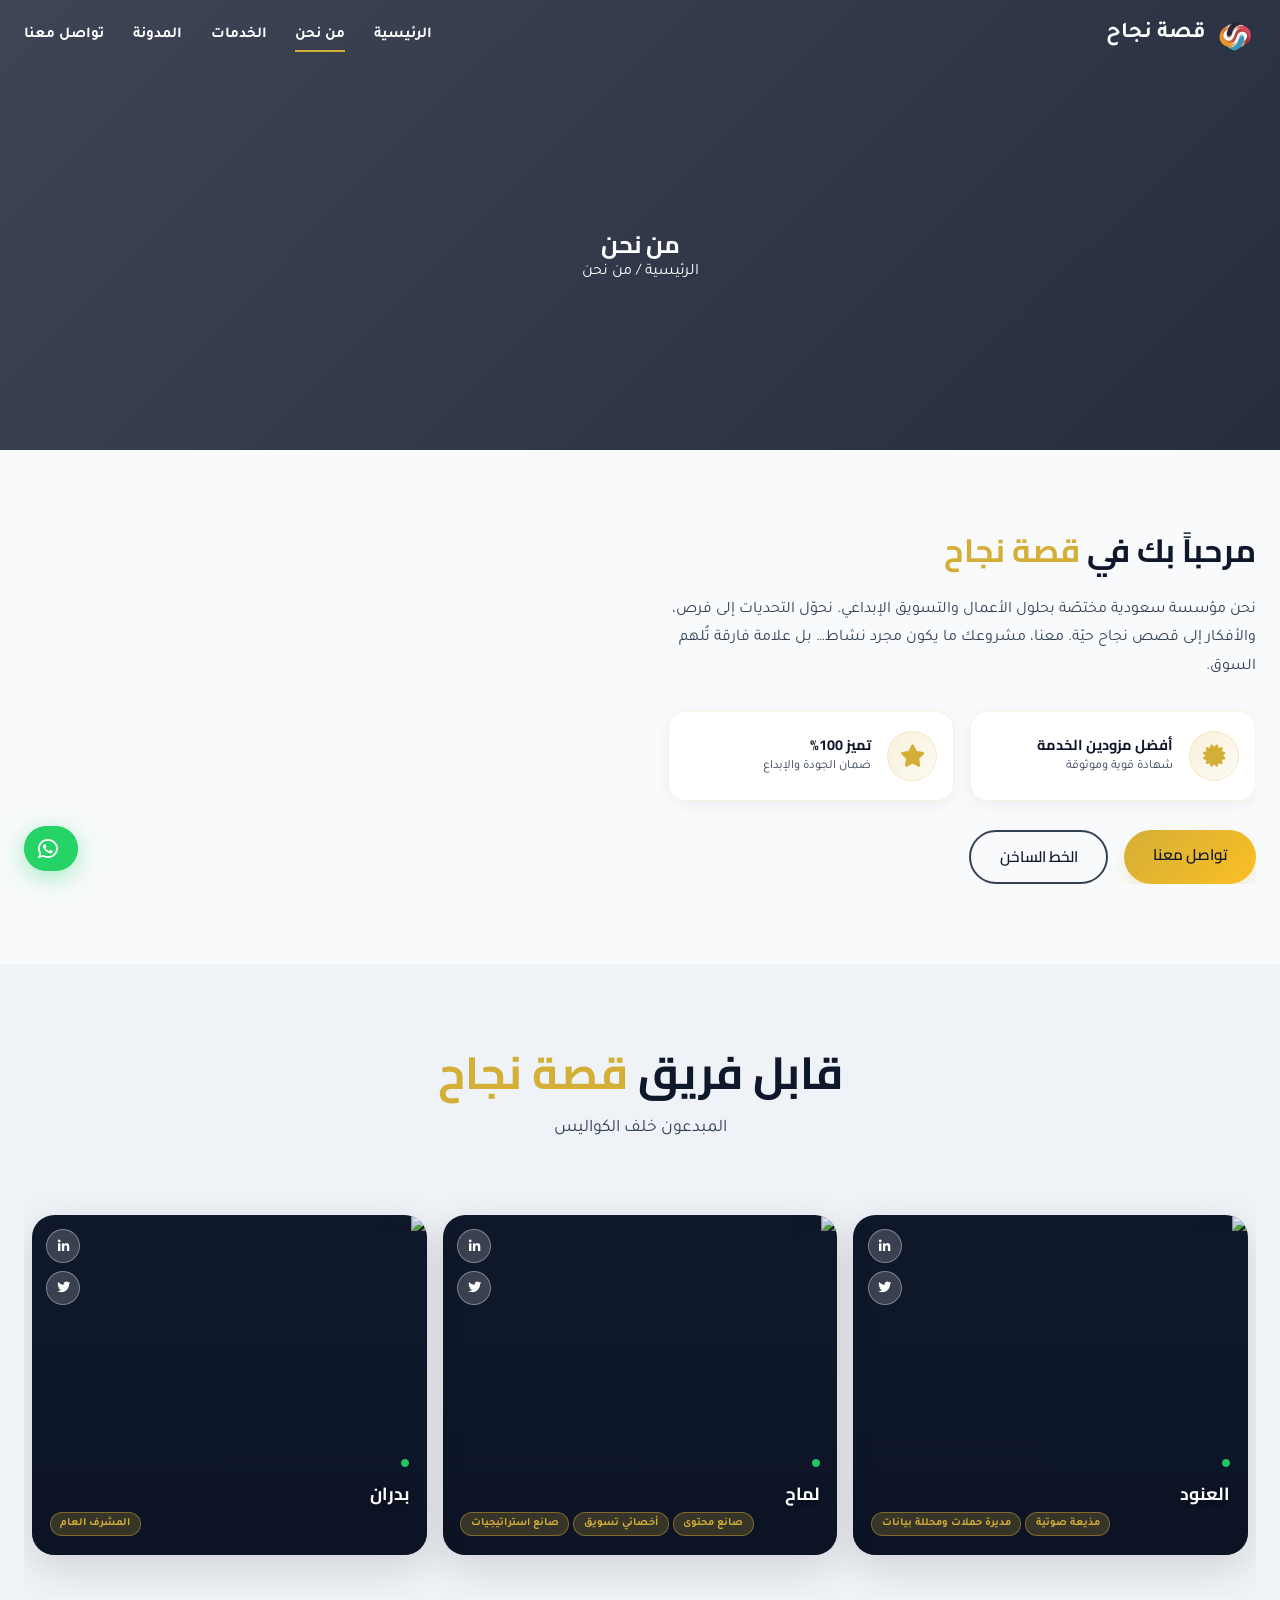
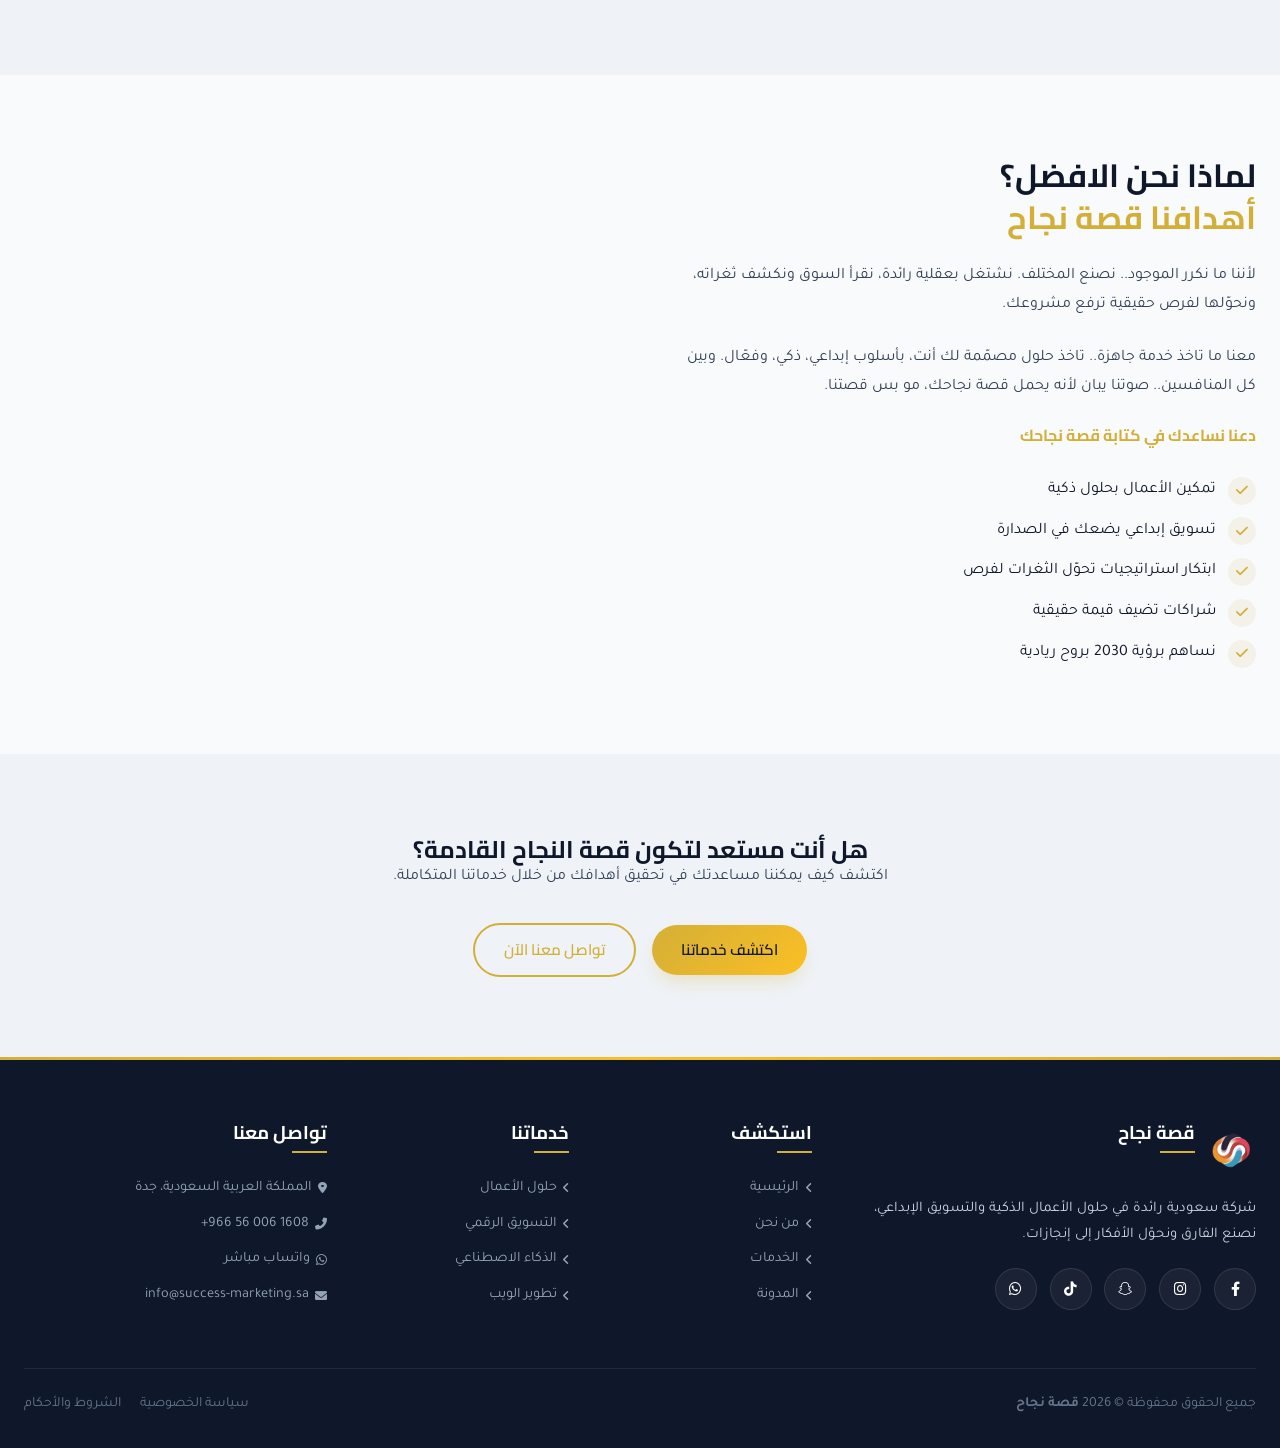
==== about.html @ e219f22d "Add files via upload" ====
<!doctype html>
<html lang="ar" dir="rtl">
  <head>
    <meta charset="UTF-8" />
    <meta name="viewport" content="width=device-width, initial-scale=1.0" />
    <meta
      name="description"
      content="تعرف على فريق قصة نجاح – المؤسسة السعودية الرائدة في التسويق الإبداعي وحلول الأعمال. رؤيتنا وقيمنا وفريق العمل." />
    <meta
      name="keywords"
      content="قصة نجاح، من نحن، فريق التسويق، جدة، السعودية" />
    <meta name="robots" content="index, follow" />
    <meta property="og:title" content="من نحن - قصة نجاح" />
    <meta
      property="og:description"
      content="تعرف على فريق قصة نجاح ورؤيتهم في تحويل الأفكار إلى قصص نجاح." />
    <meta property="og:type" content="website" />
    <link rel="canonical" href="https://qissatnajah.com/about.html" />
    <!-- Favicon -->
    <link rel="icon" type="image/png" href="assets/logo.png" />
    <link rel="apple-touch-icon" href="assets/logo.png" />
    <title>من نحن - قصة نجاح | التسويق وحلول الأعمال</title>
    <!-- Preconnect -->
    <link rel="preconnect" href="https://fonts.googleapis.com" />
    <link rel="preconnect" href="https://fonts.gstatic.com" crossorigin />
    <!-- Google Fonts -->
    <link
      href="https://fonts.googleapis.com/css2?family=Cairo:wght@400;600;700&family=Tajawal:wght@400;500;700&display=swap"
      rel="stylesheet" />
    <!-- Font Awesome -->
    <link
      rel="stylesheet"
      href="https://cdnjs.cloudflare.com/ajax/libs/font-awesome/6.0.0-beta3/css/all.min.css" />
    <!-- Swiper CSS -->
    <link
      rel="stylesheet"
      href="https://cdn.jsdelivr.net/npm/swiper@11/swiper-bundle.min.css" />
    <!-- AOS CSS -->
    <link href="https://unpkg.com/aos@2.3.1/dist/aos.css" rel="stylesheet" />
    <!-- SweetAlert -->
    <script src="https://cdn.jsdelivr.net/npm/sweetalert2@11" defer></script>
    <!-- Custom CSS -->
    <link rel="stylesheet" href="style.css" />
    <!-- Lottie -->
    <script src="https://unpkg.com/@lottiefiles/lottie-player@latest/dist/lottie-player.js"></script>
  </head>
  <body>
    <div class="nav-overlay" id="navOverlay" aria-hidden="true"></div>

    <!-- زر واتساب عائم -->
    <a
      href="https://wa.me/966560061608"
      class="whatsapp-float"
      target="_blank"
      rel="noopener noreferrer"
      aria-label="تواصل عبر واتساب">
      <i class="fab fa-whatsapp" aria-hidden="true"></i
    ></a>

    <header class="header" role="banner">
      <div class="container navbar">
        <a href="index.html" class="logo" aria-label="الرئيسية - قصة نجاح">
          <img
            src="assets/logo.png"
            alt="شعار قصة نجاح"
            width="42"
            height="42"
            loading="eager" />
          <span>قصة نجاح</span>
        </a>
        <nav
          class="nav-links"
          id="navLinks"
          role="navigation"
          aria-label="القائمة الرئيسية">
          <a href="index.html">الرئيسية</a>
          <a href="about.html" class="active" aria-current="page">من نحن</a>
          <a href="services.html">الخدمات</a>
          <a href="blog.html">المدونة</a>
          <a href="contact.html">تواصل معنا</a>
        </nav>
        <button
          type="button"
          class="menu-toggle"
          id="menuToggle"
          aria-label="فتح القائمة"
          aria-expanded="false"
          aria-controls="navLinks">
          <i class="fas fa-bars" aria-hidden="true"></i>
        </button>
      </div>
    </header>

    <main>
      <!-- Page Header -->
      <section
        class="page-header"
        style="
          background-image:
            linear-gradient(
              135deg,
              rgba(15, 23, 42, 0.8),
              rgba(15, 23, 42, 0.9)
            ),
            url(&quot;https://images.unsplash.com/photo-1552664730-d307ca884978?ixlib=rb-4.0.3&auto=format&fit=crop&w=1920&q=80&quot;);
        ">
        <div class="container text-center" data-aos="fade-up">
          <h1 class="page-title">من نحن</h1>
          <div class="breadcrumb">
            <a href="index.html">الرئيسية</a> <span>/</span>
            <span class="current">من نحن</span>
          </div>
        </div>
      </section>

      <!-- Intro Section -->
      <section class="section">
        <div class="container">
          <div class="about-grid">
            <div data-aos="fade-left">
              <div class="section-title section-title-right">
                <h2>مرحباً بك في <span>قصة نجاح</span></h2>
              </div>
              <p class="about-text">
                نحن مؤسسة سعودية مختصّة بحلول الأعمال والتسويق الإبداعي. نحوّل
                التحديات إلى فرص، والأفكار إلى قصص نجاح حيّة. معنا، مشروعك ما
                يكون مجرد نشاط… بل علامة فارقة تُلهم السوق.
              </p>

              <div class="features-box">
                <div class="feature-item">
                  <i class="fas fa-certificate"></i>
                  <div>
                    <h4>أفضل مزودين الخدمة</h4>
                    <p>شهادة قوية وموثوقة</p>
                  </div>
                </div>
                <div class="feature-item">
                  <i class="fas fa-star"></i>
                  <div>
                    <h4>تميز 100%</h4>
                    <p>ضمان الجودة والإبداع</p>
                  </div>
                </div>
              </div>

              <div class="contact-action">
                <a href="contact.html" class="btn btn-primary">تواصل معنا</a>
                <a href="tel:+966560061608" class="btn btn-outline"
                  >الخط الساخن</a
                >
              </div>
            </div>
            <div data-aos="fade-right">
              <lottie-player
                src="assets/lottie/about-team.json"
                background="transparent"
                speed="1"
                style="
                  width: 100%;
                  max-width: 600px;
                  margin: 0 auto;
                  filter: drop-shadow(0 20px 30px rgba(0, 0, 0, 0.1));
                "
                loop
                autoplay>
              </lottie-player>
            </div>
          </div>
        </div>
      </section>

      <!-- Team Section -->
      <section class="section bg-light">
        <div class="container">
          <div class="section-title" data-aos="fade-up">
            <h2>قابل فريق <span>قصة نجاح</span></h2>
            <p>المبدعون خلف الكواليس</p>
          </div>
          <!-- سلايدر الفريق مع wrapper لمعالجة overflow -->
          <div class="team-slider-wrapper">
            <div class="swiper team-slider">
              <div class="swiper-wrapper">
                <!-- Member 1 -->
                <div class="swiper-slide">
                  <div class="team-card">
                    <div class="team-card-img">
                      <img
                        src="https://images.unsplash.com/photo-1573496359142-b8d87734a5a2?ixlib=rb-4.0.3&auto=format&fit=crop&w=600&q=80"
                        alt="العنود"
                        loading="lazy" />
                      <div class="team-card-overlay"></div>
                      <div class="team-social">
                        <a href="#" aria-label="LinkedIn"
                          ><i class="fab fa-linkedin-in"></i
                        ></a>
                        <a href="#" aria-label="X / Twitter"
                          ><i class="fab fa-twitter"></i
                        ></a>
                      </div>
                    </div>
                    <div class="team-card-info">
                      <span class="team-badge"
                        ><i class="fas fa-circle"></i
                      ></span>
                      <h3>العنود</h3>
                      <div class="roles">
                        <span>مذيعة صوتية</span>
                        <span>مديرة حملات ومحللة بيانات</span>
                      </div>
                    </div>
                  </div>
                </div>
                <!-- Member 2 -->
                <div class="swiper-slide">
                  <div class="team-card">
                    <div class="team-card-img">
                      <img
                        src="https://images.unsplash.com/photo-1560250097-0b93528c311a?ixlib=rb-4.0.3&auto=format&fit=crop&w=600&q=80"
                        alt="لماح"
                        loading="lazy" />
                      <div class="team-card-overlay"></div>
                      <div class="team-social">
                        <a href="#" aria-label="LinkedIn"
                          ><i class="fab fa-linkedin-in"></i
                        ></a>
                        <a href="#" aria-label="X / Twitter"
                          ><i class="fab fa-twitter"></i
                        ></a>
                      </div>
                    </div>
                    <div class="team-card-info">
                      <span class="team-badge"
                        ><i class="fas fa-circle"></i
                      ></span>
                      <h3>لماح</h3>
                      <div class="roles">
                        <span>صانع محتوى</span>
                        <span>أخصائي تسويق</span>
                        <span>صانع استراتيجيات</span>
                      </div>
                    </div>
                  </div>
                </div>
                <!-- Member 3 -->
                <div class="swiper-slide">
                  <div class="team-card">
                    <div class="team-card-img">
                      <img
                        src="https://images.unsplash.com/photo-1519085360753-af0119f7cbe7?ixlib=rb-4.0.3&auto=format&fit=crop&w=600&q=80"
                        alt="بدران"
                        loading="lazy" />
                      <div class="team-card-overlay"></div>
                      <div class="team-social">
                        <a href="#" aria-label="LinkedIn"
                          ><i class="fab fa-linkedin-in"></i
                        ></a>
                        <a href="#" aria-label="X / Twitter"
                          ><i class="fab fa-twitter"></i
                        ></a>
                      </div>
                    </div>
                    <div class="team-card-info">
                      <span class="team-badge"
                        ><i class="fas fa-circle"></i
                      ></span>
                      <h3>بدران</h3>
                      <div class="roles">
                        <span>المشرف العام</span>
                      </div>
                    </div>
                  </div>
                </div>
              </div>
            </div>
          </div>
          <!-- end team-slider-wrapper -->
        </div>
        <!-- end container -->
      </section>
      <!-- end team section -->

      <!-- Goals Section -->
      <section class="section">
        <div class="container">
          <div class="goals-grid">
            <div data-aos="fade-left">
              <div class="section-title section-title-right">
                <h2>لماذا نحن الافضل؟ <br /><span>أهدافنا قصة نجاح</span></h2>
              </div>
              <p class="about-text">
                لأننا ما نكرر الموجود.. نصنع المختلف. نشتغل بعقلية رائدة، نقرأ
                السوق ونكشف ثغراته، ونحوّلها لفرص حقيقية ترفع مشروعك.
              </p>
              <p class="about-text">
                معنا ما تاخذ خدمة جاهزة.. تاخذ حلول مصمّمة لك أنت، بأسلوب
                إبداعي، ذكي، وفعّال. وبين كل المنافسين.. صوتنا يبان لأنه يحمل
                قصة نجاحك، مو بس قصتنا.
              </p>
              <h4 style="margin: 1.5rem 0; color: var(--accent-gold)">
                دعنا نساعدك في كتابة قصة نجاحك
              </h4>
              <ul class="achievements-list">
                <li><i class="fas fa-check"></i> تمكين الأعمال بحلول ذكية</li>
                <li>
                  <i class="fas fa-check"></i> تسويق إبداعي يضعك في الصدارة
                </li>
                <li>
                  <i class="fas fa-check"></i> ابتكار استراتيجيات تحوّل الثغرات
                  لفرص
                </li>
                <li><i class="fas fa-check"></i> شراكات تضيف قيمة حقيقية</li>
                <li>
                  <i class="fas fa-check"></i> نساهم برؤية 2030 بروح ريادية
                </li>
              </ul>
            </div>
            <div data-aos="fade-right">
              <lottie-player
                src="assets/lottie/data-inform.json"
                background="transparent"
                speed="1"
                style="
                  width: 100%;
                  max-width: 600px;
                  margin: 0 auto;
                  filter: drop-shadow(0 20px 30px rgba(0, 0, 0, 0.1));
                "
                loop
                autoplay>
              </lottie-player>
            </div>
          </div>
        </div>
      </section>
      <!-- CTA Section -->
      <section class="section bg-light" data-aos="zoom-in">
        <div class="lottie-bg">
          <lottie-player
            src="assets/lottie/Wave Animation.json"
            background="transparent"
            speed="0.5"
            style="width: 100%; height: 100%"
            loop
            autoplay>
          </lottie-player>
        </div>

        <div class="container text-center">
          <h2>هل أنت مستعد لتكون قصة النجاح القادمة؟</h2>
          <p style="margin-bottom: 2rem; color: var(--text-muted)">
            اكتشف كيف يمكننا مساعدتك في تحقيق أهدافك من خلال خدماتنا المتكاملة.
          </p>
          <div
            class="flex-center gap-1"
            style="display: flex; justify-content: center; gap: 1rem">
            <a href="services.html" class="btn btn-primary">اكتشف خدماتنا</a>
            <a href="contact.html" class="btn btn-outline-gold"
              >تواصل معنا الآن</a
            >
          </div>
        </div>
      </section>
    </main>

    <!-- Footer (copied from index) -->
    <footer class="footer">
      <div class="container">
        <div class="footer-grid">
          <div class="footer-col">
            <div class="footer-logo">
              <img
                src="assets/logo.png"
                alt="شعار قصة نجاح"
                loading="lazy"
                width="50" />
              <h4>قصة نجاح</h4>
            </div>
            <p>
              شركة سعودية رائدة في حلول الأعمال الذكية والتسويق الإبداعي، نصنع
              الفارق ونحوّل الأفكار إلى إنجازات.
            </p>
            <div class="footer-social">
              <a
                href="https://www.facebook.com/profile.php?id=61580665604399"
                aria-label="فيسبوك"
                rel="noopener noreferrer"
                target="_blank"
                ><i class="fab fa-facebook-f"></i
              ></a>
              <a
                href="https://www.instagram.com/qissat.naja7?igsh=bWxjdW5teGVxYncz"
                aria-label="انستغرام"
                rel="noopener noreferrer"
                target="_blank"
                ><i class="fab fa-instagram"></i
              ></a>
              <a
                href="https://www.snapchat.com/add/qissat.naja7?share_id=FoQW88v0vFo&locale=ar-SA"
                aria-label="سناب شات"
                rel="noopener noreferrer"
                target="_blank"
                ><i class="fab fa-snapchat"></i
              ></a>
              <a
                href="https://www.tiktok.com/@qissatna7?_t=ZS-90C1knsUTUA&_r=1"
                aria-label="تيك توك"
                rel="noopener noreferrer"
                target="_blank"
                ><i class="fab fa-tiktok"></i
              ></a>
              <a
                href="https://wa.me/966560061608"
                aria-label="واتساب"
                rel="noopener noreferrer"
                target="_blank"
                ><i class="fab fa-whatsapp"></i
              ></a>
            </div>
          </div>
          <div class="footer-col links-col">
            <h4>استكشف</h4>
            <ul>
              <li>
                <a href="index.html"
                  ><i class="fas fa-angle-left"></i> الرئيسية</a
                >
              </li>
              <li>
                <a href="about.html"
                  ><i class="fas fa-angle-left"></i> من نحن</a
                >
              </li>
              <li>
                <a href="services.html"
                  ><i class="fas fa-angle-left"></i> الخدمات</a
                >
              </li>
              <li>
                <a href="blog.html"
                  ><i class="fas fa-angle-left"></i> المدونة</a
                >
              </li>
            </ul>
          </div>
          <div class="footer-col links-col">
            <h4>خدماتنا</h4>
            <ul>
              <li>
                <a href="services.html"
                  ><i class="fas fa-angle-left"></i> حلول الأعمال</a
                >
              </li>
              <li>
                <a href="services.html"
                  ><i class="fas fa-angle-left"></i> التسويق الرقمي</a
                >
              </li>
              <li>
                <a href="services.html"
                  ><i class="fas fa-angle-left"></i> الذكاء الاصطناعي</a
                >
              </li>
              <li>
                <a href="services.html"
                  ><i class="fas fa-angle-left"></i> تطوير الويب</a
                >
              </li>
            </ul>
          </div>
          <div class="footer-col links-col">
            <h4>تواصل معنا</h4>
            <ul>
              <li>
                <a
                  href="https://maps.app.goo.gl/BkFAhbRME6QfiBcF7"
                  target="_blank"
                  rel="noopener noreferrer"
                  ><i class="fas fa-map-marker-alt"></i>
                  <span>المملكة العربية السعودية، جدة</span></a
                >
              </li>
              <li>
                <a href="tel:+966560061608"
                  ><i class="fas fa-phone-alt"></i>
                  <span dir="ltr">+966 56 006 1608</span></a
                >
              </li>
              <li>
                <a
                  href="https://wa.me/966560061608"
                  target="_blank"
                  rel="noopener noreferrer"
                  ><i class="fab fa-whatsapp"></i> <span>واتساب مباشر</span></a
                >
              </li>
              <li>
                <a href="mailto:info@success-marketing.sa"
                  ><i class="fas fa-envelope"></i>
                  <span>info@success-marketing.sa</span></a
                >
              </li>
            </ul>
          </div>
        </div>
        <div class="footer-bottom">
          <p>جميع الحقوق محفوظة &copy; 2026 <strong>قصة نجاح</strong></p>
          <div class="footer-bottom-links">
            <a href="#">سياسة الخصوصية</a>
            <a href="#">الشروط والأحكام</a>
          </div>
        </div>
      </div>
    </footer>

    <!-- Scripts -->
    <script src="https://cdn.jsdelivr.net/npm/swiper@11/swiper-bundle.min.js"></script>
    <script src="https://unpkg.com/aos@2.3.1/dist/aos.js"></script>
    <script src="script.js"></script>
  </body>
</html>
---- style.css ----
/* 
========================================
   SUCCESS STORY - Main Stylesheet
========================================
   TABLE OF CONTENTS:
   1.  CSS Variables
   2.  Reset & Base Styles
   3.  Glass & Layout Effects
   4.  Animations
   5.  Buttons & UI Elements
   6.  Layout Helpers
   7.  Header & Navigation
   8.  Hero Section
   9.  Services (Homepage Cards)
   10. Clients & Brand Sliders
   11. Quick Service & Hotline
   12. Steps & Vision
   13. About Preview & Content
   14. Team Section
   15. Counters & Achievements
   16. Services Page Specifics
   17. Contact Page & Form
   18. Blog & Social
   19. Footer
   20. Utilities & Floating Elements
   21. Responsive Design
======================================== */

/* 1. CSS Variables */
:root {
    --bg-light: #F8FAFC;
    --bg-dark: #0F172A;
    --white-glass: rgba(255, 255, 255, 0.7);
    --white-glass-heavy: rgba(255, 255, 255, 0.9);
    --text-dark: #0F172A;
    --text-muted: #334155;
    --accent-gold: #D4AF37;
    --accent-blue: #2563EB;
    --shadow: 0 20px 40px -15px rgba(0,0,0,0.1);
    --border-radius-card: 2rem;
    --border-radius-btn: 3rem;
    --transition: all 0.3s ease;
    --header-height: 70px;
}

/* 2. Reset & Base Styles */
*, *::before, *::after {
    margin: 0;
    padding: 0;
    box-sizing: border-box;
}

html {
    scroll-behavior: smooth;
    -webkit-text-size-adjust: 100%;
}

body {
    font-family: 'Tajawal', sans-serif;
    background-color: var(--bg-light);
    color: var(--text-dark);
    line-height: 1.6;
    overflow-x: hidden;
    direction: rtl;
    -webkit-font-smoothing: antialiased;
    -moz-osx-font-smoothing: grayscale;
}

body.menu-open {
    overflow: hidden;
}

h1, h2, h3, h4, h5, h6 {
    font-family: 'Cairo', sans-serif;
    font-weight: 700;
    line-height: 1.3;
}

a {
    text-decoration: none;
    color: inherit;
}

img {
    max-width: 100%;
    height: auto;
    display: block;
}

ul {
    list-style: none;
}

/* 3. Glass & Layout Effects */
.glass {
    background: var(--white-glass);
    backdrop-filter: blur(8px);
    -webkit-backdrop-filter: blur(8px);
    border: 1px solid rgba(255,255,255,0.3);
    border-radius: var(--border-radius-card);
    box-shadow: var(--shadow);
}

.glass-heavy {
    background: var(--white-glass-heavy);
    backdrop-filter: blur(15px);
    -webkit-backdrop-filter: blur(15px);
    border: 1px solid rgba(255,255,255,0.5);
    box-shadow: 0 25px 50px -12px rgba(0,0,0,0.15);
}

.section-with-bg {
    position: relative;
    overflow: hidden;
}

.lottie-bg, .lottie-bg-container {
    position: absolute;
    top: 0;
    left: 0;
    width: 100%;
    height: 100%;
    z-index: 0;
    opacity: 0.15;
    pointer-events: none;
    overflow: hidden;
}

.lottie-bg-container {
    z-index: -1;
    opacity: 0.3;
}

/* 4. Animations */
@keyframes fadeInUp {
    from { opacity: 0; transform: translateY(20px); }
    to   { opacity: 1; transform: translateY(0); }
}

.fade-in-up {
    animation: fadeInUp 0.8s ease forwards;
}

.hover-scale {
    transition: var(--transition);
}
.hover-scale:hover {
    transform: scale(1.02);
}

/* 5. Buttons & UI Elements */
.btn {
    display: inline-block;
    padding: 0.8rem 1.8rem;
    border-radius: var(--border-radius-btn);
    font-weight: 600;
    transition: var(--transition);
    cursor: pointer;
    border: none;
    font-family: 'Cairo', sans-serif;
    font-size: 0.95rem;
    text-align: center;
    white-space: nowrap;
}

.btn-primary {
    background: linear-gradient(135deg, var(--accent-gold), #fbbf24);
    color: var(--text-dark);
    box-shadow: 0 10px 20px -5px rgba(212, 175, 55, 0.3);
}
.btn-primary:hover {
    transform: translateY(-3px);
    box-shadow: 0 20px 30px -5px rgba(212, 175, 55, 0.4);
}

.btn-outline {
    background: transparent;
    border: 2px solid var(--text-muted);
    color: var(--text-dark);
}
.btn-outline:hover {
    background: var(--text-muted);
    color: white;
}

.btn-outline-white {
    background: transparent;
    border: 2px solid rgba(255,255,255,0.7);
    color: var(--bg-light);
}
.btn-outline-white:hover {
    background: rgba(255,255,255,0.15);
    border-color: white;
}

.btn-outline-gold {
    background: transparent;
    border: 2px solid var(--accent-gold);
    color: var(--accent-gold);
}
.btn-outline-gold:hover {
    background: var(--accent-gold);
    color: white;
}

/* 6. Layout Helpers */
.container {
    max-width: 1280px;
    margin: 0 auto;
    padding: 0 1.5rem;
}

.section {
    padding: 5rem 0;
    position: relative;
    overflow-x: hidden;
}

.section .container {
    position: relative;
    z-index: 1;
}

.bg-light {
    background-color: #EFF3F8;
}

.text-center {
    text-align: center;
}

.flex-center {
    display: flex;
    justify-content: center;
    align-items: center;
}

.section-title {
    text-align: center;
    margin-bottom: 3rem;
}
.section-title h2 {
    font-size: clamp(1.6rem, 4vw, 2.8rem);
    color: var(--text-dark);
    margin-bottom: 0.8rem;
}
.section-title span {
    color: var(--accent-gold);
}
.section-title p {
    color: var(--text-muted);
    font-size: 1.1rem;
}

.section-title-right {
    text-align: right;
    margin-bottom: 1rem;
}
.section-title-right h2 {
    font-size: clamp(1.4rem, 3vw, 2rem);
    margin-bottom: 0;
}

/* 7. Header & Navigation */
.header {
    position: fixed;
    top: 0;
    left: 0;
    width: 100%;
    z-index: 1000;
    padding: 0.9rem 0;
    transition: var(--transition);
    will-change: background-color, box-shadow;
}
.header.scrolled {
    background: var(--white-glass);
    backdrop-filter: blur(10px);
    -webkit-backdrop-filter: blur(10px);
    box-shadow: 0 4px 20px rgba(0,0,0,0.08);
}
.navbar {
    display: flex;
    align-items: center;
    justify-content: space-between;
    gap: 1rem;
}
.logo {
    display: flex;
    align-items: center;
    gap: 0.5rem;
    font-size: 1.4rem;
    font-weight: 700;
    color: white;
    transition: var(--transition);
    flex-shrink: 0;
}
.header.scrolled .logo {
    color: var(--text-dark);
}
.logo img {
    width: 42px;
    height: auto;
}
.nav-links {
    display: flex;
    gap: 1.8rem;
    align-items: center;
}
.nav-links a {
    font-weight: 600;
    font-size: 0.95rem;
    position: relative;
    color: white;
    transition: var(--transition);
    white-space: nowrap;
}
.header.scrolled .nav-links a {
    color: var(--text-dark);
}
.nav-links a::after {
    content: '';
    position: absolute;
    bottom: -4px;
    left: 0;
    width: 0;
    height: 2px;
    background: var(--accent-gold);
    transition: var(--transition);
}
.nav-links a:hover::after,
.nav-links a.active::after {
    width: 100%;
}
.nav-links a:hover {
    color: var(--accent-gold);
}
.header.scrolled .nav-links a:hover {
    color: var(--accent-gold);
}
.menu-toggle {
    display: none;
    font-size: 1.6rem;
    cursor: pointer;
    background: transparent;
    border: none;
    color: white;
    transition: var(--transition);
    padding: 0.3rem;
    line-height: 1;
}
.header.scrolled .menu-toggle {
    color: var(--text-dark);
}

.nav-overlay {
    display: none;
    position: fixed;
    inset: 0;
    background: rgba(0,0,0,0.5);
    z-index: 998;
}
.nav-overlay.active {
    display: block;
}

/* ===== Page Header ===== */
.page-header {
    padding: 12rem 0 8rem;
    background-size: cover;
    background-position: center;
    background-attachment: scroll;
    color: white;
    position: relative;
    text-align: center;
    min-height: 50vh;
    display: flex;
    align-items: center;
    justify-content: center;
}
@media (max-width: 768px) {
    .page-header {
        padding: 8rem 0 4rem;
        min-height: 30vh;
    }
}

/* 8. Hero Section */
.hero {
    min-height: 100vh;
    display: flex;
    align-items: center;
    position: relative;
    overflow: hidden;
    background: linear-gradient(135deg, rgba(15,23,42,0.85), rgba(15,23,42,0.92)),
                url('https://images.unsplash.com/photo-1557804506-669a67965ba0?ixlib=rb-4.0.3&auto=format&fit=crop&w=1974&q=80') center/cover no-repeat;
    padding-top: var(--header-height);
}
.hero-content {
    display: grid;
    grid-template-columns: 1fr 1fr;
    gap: 3rem;
    align-items: center;
    padding: 3rem 0;
}
.hero-title {
    font-size: clamp(2rem, 5vw, 3.8rem);
    line-height: 1.2;
    margin-bottom: 1rem;
    color: var(--bg-light);
}
.hero-title span {
    color: var(--accent-gold);
}
.hero-text {
    font-size: 1.15rem;
    color: var(--accent-gold);
    margin-bottom: 1.8rem;
}
.hero-buttons {
    display: flex;
    gap: 0.8rem;
    flex-wrap: wrap;
}
.hero-card {
    background: var(--white-glass-heavy);
    backdrop-filter: blur(10px);
    -webkit-backdrop-filter: blur(10px);
    padding: 2rem;
    border-radius: var(--border-radius-card);
    box-shadow: var(--shadow);
    border: 1px solid rgba(255,255,255,0.3);
}
.hero-card img {
    margin: 0 auto;
}
.hero-card p {
    margin: 1rem 0;
    color: var(--text-muted);
    font-size: 0.95rem;
    line-height: 1.7;
}
.hero-card a {
    color: var(--accent-gold);
    font-weight: 600;
}
.hero-card h3 {
    margin-top: 0.8rem;
    font-size: 1.3rem;
}
.hero-lottie-wrapper {
    width: 100%;
    max-width: 500px;
    margin: 0 auto;
}

/* 9. Services (Homepage Cards) */
.services-grid {
    display: grid;
    grid-template-columns: 1fr;
    gap: 1rem;
    margin-top: 2rem;
}

.service-card {
    background: white;
    border-radius: 1.2rem;
    box-shadow: 0 8px 25px rgba(0,0,0,0.06);
    transition: all 0.45s cubic-bezier(0.4, 0, 0.2, 1);
    position: relative;
    overflow: hidden;
    z-index: 1;
    border: 1px solid rgba(0,0,0,0.05);
    will-change: transform;
    display: flex;
    align-items: center;
    text-align: right;
    gap: 1rem;
    padding: 0.9rem 1.2rem;
}

@media (min-width: 992px) {
    .service-card {
        gap: 1.5rem;
        padding: 1.3rem 2rem;
    }
    .service-card h3 {
        width: 170px;
        flex-shrink: 0;
        font-size: 1.1rem;
    }
    .service-card ul {
        display: flex;
        flex-wrap: wrap;
        gap: 0.5rem 1.2rem;
        flex: 1;
        justify-content: flex-start;
    }
    .service-card li {
        font-size: 0.9rem;
    }
}

.service-card::after {
    content: '';
    position: absolute;
    bottom: 0; left: 0; right: 0; height: 0;
    background: linear-gradient(135deg, #1E293B, #0F172A);
    z-index: -1;
    transition: all 0.45s cubic-bezier(0.4, 0, 0.2, 1);
}
.service-card:hover {
    transform: translateY(-4px);
    border-color: transparent;
}
.service-card:hover::after {
    height: 100%;
}

.service-icon {
    width: 56px;
    height: 56px;
    min-width: 56px;
    background: rgba(212, 175, 55, 0.1);
    border-radius: 50%;
    display: flex;
    align-items: center;
    justify-content: center;
    flex-shrink: 0;
    transition: all 0.45s ease;
}
.service-icon i {
    font-size: 1.6rem;
    color: var(--accent-gold);
    transition: all 0.45s ease;
}
.service-card:hover .service-icon {
    background: var(--accent-gold);
    transform: scale(1.08) rotateY(180deg);
}
.service-card:hover .service-icon i {
    color: white;
}

.service-card h3 {
    margin: 0;
    font-size: 0.95rem;
    transition: color 0.45s ease;
    flex-shrink: 0;
    min-width: 120px;
}
@media (min-width: 992px) {
    .service-card h3 { font-size: 1.05rem; }
}
.service-card:hover h3 { color: white; }

.service-card ul {
    list-style: none;
    margin: 0;
    display: flex;
    flex-wrap: wrap;
    gap: 0.2rem 0.8rem;
    flex: 1;
    text-align: right;
}
.service-card li {
    padding: 0.15rem 0;
    color: var(--text-muted);
    transition: color 0.45s ease;
    font-size: 0.82rem;
    white-space: nowrap;
}
.service-card li::before {
    content: "\f00c";
    font-family: "Font Awesome 6 Free";
    font-weight: 900;
    color: var(--accent-gold);
    margin-left: 0.4rem;
    font-size: 0.7rem;
}
.service-card:hover li { color: #cbd5e1; }

.service-card-btn {
    margin: 0;
    white-space: nowrap;
    flex-shrink: 0;
    transition: all 0.45s ease;
    border-color: #e2e8f0;
    font-size: 0.82rem;
    padding: 0.45rem 0.9rem;
}
.service-card:hover .service-card-btn {
    background: var(--accent-gold);
    color: white;
    border-color: var(--accent-gold);
}

/* 10. Clients & Brand Sliders */
.clients-slider .swiper-slide {
    display: flex;
    justify-content: center;
    align-items: center;
    padding: 1.5rem;
}
.client-logo {
    max-width: 90px;
    max-height: 70px;
    object-fit: contain;
    filter: grayscale(1);
    opacity: 0.6;
    transition: var(--transition);
}
.client-logo:hover {
    filter: grayscale(0);
    opacity: 1;
}

/* 11. Quick Service & Hotline */
.quick-service {
    background: linear-gradient(135deg, #f1f5f9, #ffffff);
    border-radius: var(--border-radius-card);
    padding: 3.5rem 2.5rem;
    text-align: center;
    box-shadow: 0 10px 40px rgba(0,0,0,0.04);
}
.quick-service-title {
    font-size: clamp(1.5rem, 4vw, 2.2rem);
    margin-bottom: 0.8rem;
}
.quick-service-text {
    max-width: 680px;
    margin: 1.5rem auto;
    color: var(--text-muted);
    line-height: 1.75;
    font-size: 0.95rem;
}

/* 12. Steps & Vision */
.steps {
    display: grid;
    grid-template-columns: repeat(auto-fit, minmax(220px, 1fr));
    gap: 1.5rem;
    margin-top: 2.5rem;
}
.step {
    text-align: center;
    padding: 1.5rem 1rem;
    background: white;
    border-radius: 1rem;
    box-shadow: 0 4px 16px rgba(0,0,0,0.05);
    transition: var(--transition);
}
.step:hover {
    transform: translateY(-4px);
    box-shadow: 0 12px 30px rgba(0,0,0,0.09);
}
.step-number {
    width: 55px;
    height: 55px;
    background: var(--accent-gold);
    color: white;
    border-radius: 50%;
    display: flex;
    align-items: center;
    justify-content: center;
    font-size: 1.5rem;
    font-weight: 700;
    margin: 0 auto 1rem;
}
.step h3 {
    font-size: 1.1rem;
    margin-bottom: 0.6rem;
}
.step p {
    font-size: 0.9rem;
    color: var(--text-muted);
    line-height: 1.6;
}

/* 13. About Preview & Content */
.about-preview-grid {
    display: grid;
    grid-template-columns: 1fr 1fr;
    gap: 3.5rem;
    align-items: center;
    overflow: hidden;
}
.about-description, .about-text {
    margin: 1.5rem 0;
    line-height: 1.7;
    color: var(--text-muted);
}
.about-text {
    font-size: 1rem;
    margin-bottom: 1.2rem;
    line-height: 1.8;
}
.values-list {
    display: flex;
    flex-wrap: wrap;
    gap: 1rem 1.5rem;
    margin: 1.5rem 0;
}
.values-list div {
    display: flex;
    align-items: center;
    gap: 0.4rem;
    font-weight: 600;
    font-size: 0.95rem;
}
.values-list div i {
    color: var(--accent-gold);
}
.about-preview-grid .btn {
    margin-left: 0.8rem;
}

.about-grid, .goals-grid {
    display: grid;
    grid-template-columns: 1fr 1fr;
    gap: 3.5rem;
    align-items: center;
    overflow: hidden;
}

.rounded-img {
    border-radius: var(--border-radius-card);
    width: 100%;
    object-fit: cover;
}

.features-box {
    display: grid;
    grid-template-columns: 1fr 1fr;
    gap: 1rem;
    margin: 1.8rem 0;
}
.feature-item {
    background: white;
    border: 1px solid rgba(212,175,55,0.15);
    border-radius: 1.1rem;
    padding: 1.2rem 1rem;
    display: flex;
    align-items: center;
    gap: 1rem;
    box-shadow: 0 4px 16px rgba(0,0,0,0.05);
    transition: all 0.35s ease;
    position: relative;
    overflow: hidden;
}
.feature-item::before {
    content: '';
    position: absolute;
    inset: 0;
    background: linear-gradient(135deg, rgba(212,175,55,0.06), transparent);
    opacity: 0;
    transition: opacity 0.35s ease;
}
.feature-item:hover {
    transform: translateY(-3px);
    box-shadow: 0 10px 30px rgba(212,175,55,0.15);
    border-color: rgba(212,175,55,0.4);
}
.feature-item:hover::before { opacity: 1; }
.feature-item i {
    width: 50px;
    height: 50px;
    min-width: 50px;
    border-radius: 50%;
    background: linear-gradient(135deg, rgba(212,175,55,0.18), rgba(212,175,55,0.05));
    display: flex;
    align-items: center;
    justify-content: center;
    font-size: 1.4rem;
    color: var(--accent-gold);
    transition: all 0.35s ease;
    border: 1px solid rgba(212,175,55,0.2);
}
.feature-item:hover i {
    background: var(--accent-gold);
    color: white;
    border-color: var(--accent-gold);
    transform: scale(1.08) rotate(-5deg);
}
.feature-item h4 {
    margin-bottom: 0.2rem;
    font-size: 0.9rem;
    font-weight: 700;
    color: var(--text-dark);
}
.feature-item p {
    color: var(--text-muted);
    font-size: 0.78rem;
    margin: 0;
    line-height: 1.4;
}

.contact-action {
    display: flex;
    gap: 1rem;
    margin-top: 1.5rem;
}

/* 14. Team Section */
.team-slider-wrapper {
    overflow: hidden;
    padding: 1rem 0 2rem;
    position: relative;
}
.team-slider {
    overflow: visible !important;
    padding: 0.5rem !important;
}
.team-card {
    position: relative;
    border-radius: 1.4rem;
    overflow: hidden;
    height: 340px;
    cursor: pointer;
    box-shadow: 0 12px 40px rgba(0,0,0,0.14);
    background: var(--bg-dark);
    transition: box-shadow 0.4s ease, transform 0.4s ease;
}
.team-card:hover {
    transform: translateY(-6px);
    box-shadow: 0 24px 60px rgba(0,0,0,0.2);
}
.team-card-img {
    position: absolute;
    inset: 0;
}
.team-card-img img {
    width: 100%;
    height: 100%;
    object-fit: cover;
    object-position: top center;
    transition: transform 0.6s cubic-bezier(0.4,0,0.2,1);
    filter: brightness(0.92);
}
.team-card:hover .team-card-img img {
    transform: scale(1.05);
    filter: brightness(0.78);
}
.team-card-overlay {
    position: absolute;
    inset: 0;
    background: linear-gradient(
        to top,
        rgba(10,18,36,0.85) 0%,
        rgba(10,18,36,0.2) 40%,
        transparent 65%
    );
    pointer-events: none;
}
.team-social {
    position: absolute;
    top: 0.9rem;
    left: 0.9rem;
    display: flex;
    flex-direction: column;
    gap: 0.45rem;
    z-index: 4;
}
.team-social a {
    width: 34px;
    height: 34px;
    border-radius: 50%;
    background: rgba(255,255,255,0.18);
    backdrop-filter: blur(10px);
    -webkit-backdrop-filter: blur(10px);
    border: 1px solid rgba(255,255,255,0.35);
    display: flex;
    align-items: center;
    justify-content: center;
    color: white;
    font-size: 0.82rem;
    transition: all 0.3s ease;
}
.team-social a:hover {
    background: var(--accent-gold);
    border-color: var(--accent-gold);
    transform: scale(1.12);
    box-shadow: 0 4px 14px rgba(212,175,55,0.4);
}
.team-card-info {
    position: absolute;
    bottom: 0;
    right: 0;
    left: 0;
    padding: 1.2rem 1.1rem;
    z-index: 3;
    text-align: right;
    transition: transform 0.35s ease;
}
.team-card:hover .team-card-info {
    transform: translateY(-3px);
}
.team-badge {
    display: inline-block;
    margin-bottom: 0.3rem;
}
.team-badge i {
    font-size: 0.5rem;
    color: #22c55e;
    margin-left: 0.3rem;
    animation: pulse-dot 2s infinite;
}
@keyframes pulse-dot {
    0%, 100% { opacity: 1; }
    50%       { opacity: 0.35; }
}
.team-card-info h3 {
    color: white;
    font-size: 1.1rem;
    margin: 0 0 0.4rem;
    font-weight: 700;
    text-shadow: 0 2px 6px rgba(0,0,0,0.4);
}
.roles {
    display: flex;
    flex-wrap: wrap;
    gap: 0.25rem;
    justify-content: flex-end;
}
.roles span {
    background: rgba(212,175,55,0.22);
    color: var(--accent-gold);
    border: 1px solid rgba(212,175,55,0.45);
    border-radius: 2rem;
    padding: 0.14rem 0.6rem;
    font-size: 0.68rem;
    font-weight: 600;
    backdrop-filter: blur(4px);
}

/* 15. Counters & Achievements */
.counter-grid {
    display: grid;
    grid-template-columns: repeat(auto-fit, minmax(200px, 1fr));
    gap: 1.5rem;
}
.counter-section {
    position: relative;
}
.counter-horizontal-card {
    display: flex;
    align-items: center;
    background: white;
    padding: 1.5rem;
    border-radius: 1rem;
    box-shadow: 0 10px 30px rgba(0,0,0,0.05);
    transition: var(--transition);
    border-right: 4px solid var(--accent-gold);
    color: var(--text-dark);
}
.counter-horizontal-card:hover {
    transform: translateY(-4px) scale(1.02);
    box-shadow: 0 20px 40px rgba(0,0,0,0.08);
}
.counter-icon-wrap {
    width: 55px;
    height: 55px;
    background: rgba(212, 175, 55, 0.1);
    color: var(--accent-gold);
    display: flex;
    align-items: center;
    justify-content: center;
    font-size: 1.8rem;
    border-radius: 50%;
    margin-left: 1rem;
    flex-shrink: 0;
}
.counter-info { text-align: right; }
.counter-info h2 {
    font-size: 2rem;
    margin: 0;
    line-height: 1;
    font-weight: 700;
}
.counter-info p {
    margin: 0.4rem 0 0;
    color: var(--text-muted);
    font-size: 0.95rem;
    font-weight: 600;
}

.achievements-list {
    list-style: none;
    margin-top: 1rem;
}
.achievements-list li {
    padding: 0.4rem 0;
    font-size: 1rem;
    display: flex;
    align-items: center;
    gap: 0.75rem;
    color: var(--text-dark);
}
.achievements-list li i {
    color: var(--accent-gold);
    background: rgba(212, 175, 55, 0.1);
    min-width: 28px;
    height: 28px;
    display: flex;
    align-items: center;
    justify-content: center;
    border-radius: 50%;
    font-size: 0.85rem;
    flex-shrink: 0;
}

/* 16. Services Page Specifics */
.services-page-grid {
    display: grid;
    grid-template-columns: repeat(auto-fit, minmax(280px, 1fr));
    gap: 2rem;
    margin-top: 2.5rem;
}
.service-page-card {
    background: white;
    border-radius: 1.5rem;
    padding: 2.2rem 1.8rem;
    position: relative;
    overflow: hidden;
    box-shadow: 0 8px 25px -8px rgba(0,0,0,0.06);
    transition: all 0.4s ease;
    border: 1px solid rgba(0,0,0,0.04);
    z-index: 1;
}
.service-page-card::before {
    content: '';
    position: absolute;
    top: 0; left: 0; right: 0; bottom: 0;
    background: linear-gradient(135deg, rgba(212, 175, 55, 0.07), transparent);
    z-index: 0;
    transition: opacity 0.4s ease;
    opacity: 0;
}
.service-page-card > * {
    position: relative;
    z-index: 1;
}
.service-page-card:hover {
    transform: translateY(-8px);
    box-shadow: 0 25px 50px -12px rgba(212, 175, 55, 0.18);
    border-color: rgba(212, 175, 55, 0.3);
}
.service-page-card:hover::before {
    opacity: 1;
}
.service-page-card .service-icon {
    width: 60px;
    height: 60px;
    background: rgba(212, 175, 55, 0.1);
    color: var(--accent-gold);
    border-radius: 1rem;
    display: flex;
    align-items: center;
    justify-content: center;
    font-size: 1.8rem;
    margin-bottom: 1.2rem;
    transition: var(--transition);
}
.service-page-card:hover .service-icon {
    background: var(--text-dark);
    color: var(--accent-gold);
    transform: rotate(-10deg) scale(1.1);
}
.service-page-card h3 {
    font-size: 1.25rem;
    margin-bottom: 0.8rem;
    color: var(--text-dark);
}
.service-page-card .service-desc {
    color: var(--text-muted);
    line-height: 1.75;
    margin-bottom: 1.5rem;
    font-size: 0.93rem;
}
.service-page-card .btn-outline {
    border-color: #e2e8f0;
    color: var(--text-muted);
    width: 100%;
    text-align: center;
}
.service-page-card:hover .btn-outline {
    background: var(--accent-gold);
    border-color: var(--accent-gold);
    color: white;
}

/* 17. Contact Page & Form */
.contact-info-grid {
    display: grid;
    grid-template-columns: repeat(auto-fit, minmax(220px, 1fr));
    gap: 1.5rem;
    margin-bottom: 3rem;
}
.info-card {
    background: white;
    padding: 2rem 1.2rem;
    text-align: center;
    border-radius: var(--border-radius-card);
    box-shadow: var(--shadow);
    transition: var(--transition);
}
.info-card:hover {
    transform: translateY(-4px);
}
.info-card i {
    font-size: 2.2rem;
    color: var(--accent-gold);
    margin-bottom: 1rem;
}
.info-card h4 {
    margin-bottom: 0.4rem;
    font-size: 1.1rem;
}
.info-card p {
    color: var(--text-muted);
    font-size: 0.92rem;
}

.contact-layout {
    display: grid;
    grid-template-columns: 1fr 1fr;
    gap: 3rem;
}

.contact-section {
    padding: 80px 0;
    background-color: var(--bg-light);
    position: relative;
}
.contact-wrapper {
    display: grid;
    grid-template-columns: 1fr 1fr;
    gap: 40px;
    align-items: start;
}
.contact-form-card, .contact-form {
    background: white;
    padding: 40px;
    border-radius: var(--border-radius-card);
    box-shadow: var(--shadow);
}
.contact-form {
    padding: 2.5rem;
}

.form-group {
    margin-bottom: 1.2rem;
}
.form-label {
    display: block;
    margin-bottom: 0.4rem;
    font-weight: 600;
    font-size: 0.92rem;
    color: var(--text-dark);
}
.form-control {
    width: 100%;
    padding: 0.85rem 1rem;
    border: 1.5px solid #e2e8f0;
    border-radius: 0.6rem;
    font-family: inherit;
    font-size: 0.95rem;
    transition: var(--transition);
    background: var(--bg-light);
    color: var(--text-dark);
    -webkit-appearance: none;
    appearance: none;
}
.form-control:focus {
    outline: none;
    border-color: var(--accent-gold);
    box-shadow: 0 0 0 3px rgba(212, 175, 55, 0.15);
    background: white;
}
textarea.form-control {
    resize: vertical;
    min-height: 130px;
}

.contact-info-side {
    padding: 20px;
}
.contact-info-item {
    display: flex;
    align-items: center;
    gap: 15px;
    margin-bottom: 25px;
}
.contact-info-icon {
    width: 50px;
    height: 50px;
    background: rgba(212, 175, 55, 0.1);
    color: var(--accent-gold);
    border-radius: 50%;
    display: flex;
    align-items: center;
    justify-content: center;
    font-size: 1.2rem;
}

.map-container {
    border-radius: var(--border-radius-card);
    overflow: hidden;
    height: 100%;
    min-height: 380px;
    box-shadow: var(--shadow);
    position: relative;
}
.map-container iframe {
    width: 100%;
    height: 100%;
    border: none;
    display: block;
}
.map-link-overlay {
    position: absolute;
    bottom: 1rem;
    right: 1rem;
    background: var(--accent-gold);
    color: white;
    padding: 0.5rem 1rem;
    border-radius: 0.5rem;
    font-size: 0.85rem;
    z-index: 2;
}

.home-contact {
    background: white;
    padding: 5rem 0;
}
.home-contact-grid {
    display: grid;
    grid-template-columns: 1.2fr 1fr;
    gap: 4rem;
    align-items: center;
}
.contact-image-side {
    position: relative;
}
.contact-form-side {
    background: var(--bg-light);
    padding: 3rem;
    border-radius: 2rem;
    box-shadow: var(--shadow);
}

/* 18. Blog & Social */
.blog-preview {
    display: grid;
    grid-template-columns: repeat(auto-fit, minmax(280px, 1fr));
    gap: 1.5rem;
    margin-top: 1.5rem;
}
.blog-post {
    background: white;
    border-radius: 1rem;
    overflow: hidden;
    box-shadow: 0 4px 16px rgba(0,0,0,0.05);
    transition: all 0.3s ease;
}
.blog-post:hover {
    transform: translateY(-4px);
    box-shadow: 0 12px 30px rgba(0,0,0,0.09);
}
.blog-post img {
    width: 100%;
    height: 180px;
    object-fit: cover;
    display: block;
}
.blog-meta {
    padding: 0.8rem 1rem 0.4rem;
    font-size: 0.75rem;
    color: var(--text-muted);
}
.blog-post h4 {
    padding: 0 1rem;
    font-size: 1rem;
    line-height: 1.5;
}
.blog-post p {
    padding: 0.4rem 1rem 1rem;
    font-size: 0.85rem;
    color: var(--text-muted);
    line-height: 1.6;
}
.projects-btn, .blog-btn {
    margin-top: 1rem;
    display: block;
    width: fit-content;
}

/* 19. Footer */
.footer {
    background: #0F172A;
    color: #fff;
    padding: 4rem 0 2rem;
    position: relative;
    overflow: hidden;
}
.footer::before {
    content: '';
    position: absolute;
    top: 0; left: 0; right: 0;
    height: 3px;
    background: linear-gradient(90deg, var(--accent-gold), #fbbf24, var(--accent-gold));
}
.footer-grid {
    display: grid;
    grid-template-columns: 2fr 1fr 1fr 1.5fr;
    gap: 2.5rem;
    margin-bottom: 3rem;
}
.footer-col p {
    color: #cbd5e1;
    margin: 1.2rem 0;
    line-height: 1.8;
    font-size: 0.92rem;
}
.footer-logo {
    display: flex;
    align-items: center;
    gap: 0.7rem;
    margin-bottom: 0.8rem;
}
.footer-logo img {
    width: 50px;
    height: auto;
}
.footer-logo h4 {
    font-size: 1.5rem;
    margin: 0;
    color: white;
}
.footer-social {
    display: flex;
    gap: 0.8rem;
    flex-wrap: wrap;
}
.footer-social a {
    width: 42px;
    height: 42px;
    background: rgba(255,255,255,0.05);
    border: 1px solid rgba(255,255,255,0.1);
    border-radius: 50%;
    display: flex;
    align-items: center;
    justify-content: center;
    color: white;
    transition: var(--transition);
    font-size: 0.9rem;
}
.footer-social a:hover {
    background: var(--accent-gold);
    border-color: var(--accent-gold);
    transform: translateY(-4px);
}
.footer-col h4 {
    color: white;
    font-size: 1.15rem;
    margin-bottom: 1.5rem;
    position: relative;
    padding-bottom: 0.5rem;
}
.footer-col h4::after {
    content: '';
    position: absolute;
    bottom: 0;
    right: 0;
    width: 35px;
    height: 2px;
    background: var(--accent-gold);
}
.links-col li {
    margin-bottom: 0.8rem;
}
.links-col a {
    color: #94a3b8;
    transition: var(--transition);
    display: flex;
    align-items: center;
    gap: 0.4rem;
    font-size: 0.9rem;
}
.links-col a i {
    font-size: 0.75rem;
    transition: var(--transition);
}
.links-col a:hover {
    color: var(--accent-gold);
}
.links-col a:hover i {
    transform: translateX(-4px);
}
.footer-bottom {
    border-top: 1px solid rgba(255,255,255,0.08);
    padding-top: 1.5rem;
    display: flex;
    justify-content: space-between;
    align-items: center;
    flex-wrap: wrap;
    gap: 0.8rem;
    font-size: 0.88rem;
}
.footer-bottom p {
    color: #64748b;
}
.footer-bottom-links {
    display: flex;
    gap: 1.2rem;
}
.footer-bottom-links a {
    color: #64748b;
    transition: var(--transition);
    font-size: 0.88rem;
}
.footer-bottom-links a:hover {
    color: var(--accent-gold);
}

/* 20. Utilities & Floating Elements */
.whatsapp-float {
    position: fixed;
    bottom: 1.8rem;
    left: 1.5rem;
    z-index: 9999;
    display: flex;
    align-items: center;
    gap: 0.6rem;
    background: #25D366;
    color: white;
    border-radius: 3rem;
    padding: 0.7rem 1.2rem 0.7rem 0.9rem;
    box-shadow: 0 6px 24px rgba(37,211,102,0.4);
    text-decoration: none;
    font-size: 0.88rem;
    font-weight: 700;
    transition: all 0.3s ease;
    overflow: hidden;
}
.whatsapp-float:hover {
    background: #128C7E;
    box-shadow: 0 8px 30px rgba(37,211,102,0.5);
    transform: translateY(-3px);
    color: white;
}
.whatsapp-float i {
    font-size: 1.4rem;
    flex-shrink: 0;
}
.whatsapp-float::before {
    content: '';
    position: absolute;
    inset: 0;
    border-radius: inherit;
    background: #25D366;
    animation: wa-pulse 2.5s ease-out infinite;
    z-index: -1;
}
@keyframes wa-pulse {
    0%   { transform: scale(1);   opacity: 0.6; }
    70%  { transform: scale(1.35); opacity: 0; }
    100% { transform: scale(1.35); opacity: 0; }
}

.shadow-lg {
    box-shadow: 0 20px 50px -10px rgba(0,0,0,0.2);
}

/* 21. Responsive Design */
@media (max-width: 992px) {
    :root { --header-height: 65px; }

    .nav-links {
        position: fixed;
        top: 0;
        right: -100%;
        width: min(280px, 80vw);
        height: 100dvh;
        background: white;
        flex-direction: column;
        align-items: flex-start;
        padding: 5rem 2rem 2rem;
        transition: right 0.35s cubic-bezier(0.4, 0, 0.2, 1);
        box-shadow: -5px 0 30px rgba(0,0,0,0.1);
        gap: 0;
        z-index: 999;
        overflow-y: auto;
    }
    .nav-links a {
        color: var(--text-dark);
        font-size: 1.1rem;
        padding: 0.9rem 0;
        width: 100%;
        border-bottom: 1px solid rgba(0,0,0,0.06);
    }
    .nav-links a::after { display: none; }
    .nav-links a.active { color: var(--accent-gold); }
    .nav-links.active { right: 0; }

    .header.scrolled .nav-links a { color: var(--text-dark); }
    .header.scrolled .nav-links a.active { color: var(--accent-gold); }

    .menu-toggle {
        display: block;
        z-index: 1001;
        position: relative;
    }

    .hero-content {
        grid-template-columns: 1fr;
        text-align: center;
        gap: 2rem;
        padding: 2rem 0;
    }
    .hero-buttons { justify-content: center; }
    .hero-card { max-width: 480px; margin: 0 auto; }

    .about-preview-grid, 
    .about-grid, 
    .goals-grid, 
    .contact-layout, 
    .home-contact-grid,
    .contact-wrapper,
    .counter-grid {
        grid-template-columns: 1fr;
        gap: 2rem;
    }
    .about-grid > div:first-child, .goals-grid > div:last-child, .contact-image-side {
        order: -1;
    }
    .rounded-img {
        max-height: 320px;
        object-fit: cover;
    }

    .contact-form, .contact-form-side {
        padding: 2rem 1.5rem;
    }
    .map-container { min-height: 320px; }
    .section-title-right { text-align: center; }

    .footer-grid {
        grid-template-columns: 1fr 1fr;
        gap: 2rem;
    }
    .footer-col:first-child { grid-column: 1 / -1; }
}

@media (max-width: 768px) {
    :root { --header-height: 60px; }
    .section { padding: 3.5rem 0; }

    .page-header { padding: 7rem 0 3.5rem; }
    .hero { min-height: auto; padding-bottom: 2rem; }
    .hero-title { font-size: 2rem; }
    .hero-text { font-size: 0.95rem; }

    .services-grid { gap: 0.7rem; }
    .service-card {
        display: grid;
        grid-template-columns: 44px 1fr auto;
        grid-template-areas: "icon title btn" "icon list btn";
        gap: 0.3rem 0.8rem;
        padding: 0.85rem 1rem;
    }
    .service-card .service-icon { grid-area: icon; width: 44px; height: 44px; align-self: center; }
    .service-card h3 { grid-area: title; font-size: 0.88rem; align-self: end; }
    .service-card ul { grid-area: list; gap: 0 0.6rem; }
    .service-card li { font-size: 0.75rem; }
    .service-card-btn { grid-area: btn; font-size: 0.78rem; padding: 0.45rem 0.7rem; }

    .steps { grid-template-columns: 1fr 1fr; gap: 1rem; }
    .features-box { grid-template-columns: 1fr; }
    .feature-item { padding: 0.7rem 0.85rem; }
    .team-card { height: 260px; }

    .team-slider .swiper-slide { opacity: 0.65; transform: scale(0.9); transition: all 0.4s; }
    .team-slider .swiper-slide-active { opacity: 1; transform: scale(1); }

    .footer-bottom { flex-direction: column; text-align: center; }
}

@media (max-width: 480px) {
    .container { padding: 0 1rem; }
    .steps { grid-template-columns: 1fr; }
    .footer-grid { grid-template-columns: 1fr; }
    .whatsapp-float span { display: none; }
    .whatsapp-float { padding: 0.85rem; border-radius: 50%; left: 1rem; bottom: 1.2rem; }
    
    .service-card {
        grid-template-columns: 38px 1fr auto;
        padding: 0.75rem 0.85rem;
    }
    .service-card .service-icon { width: 38px; height: 38px; }
}
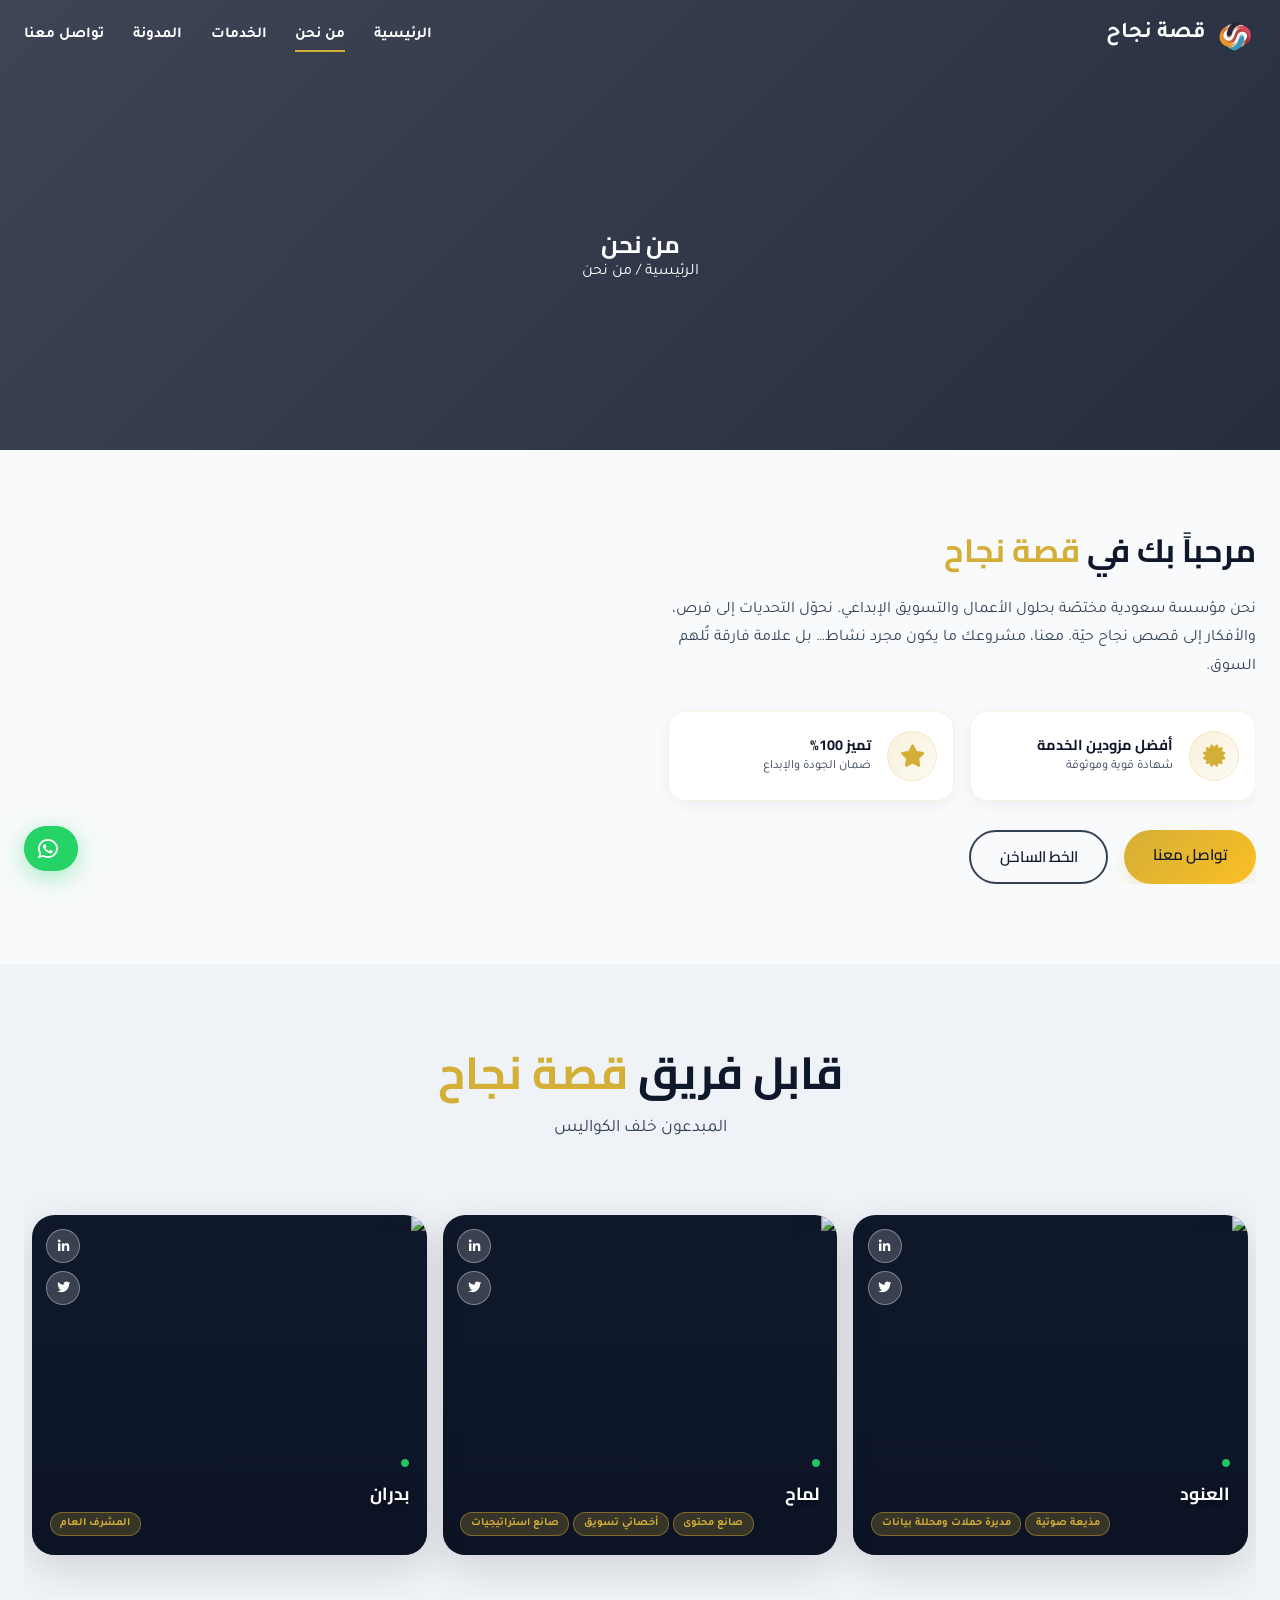
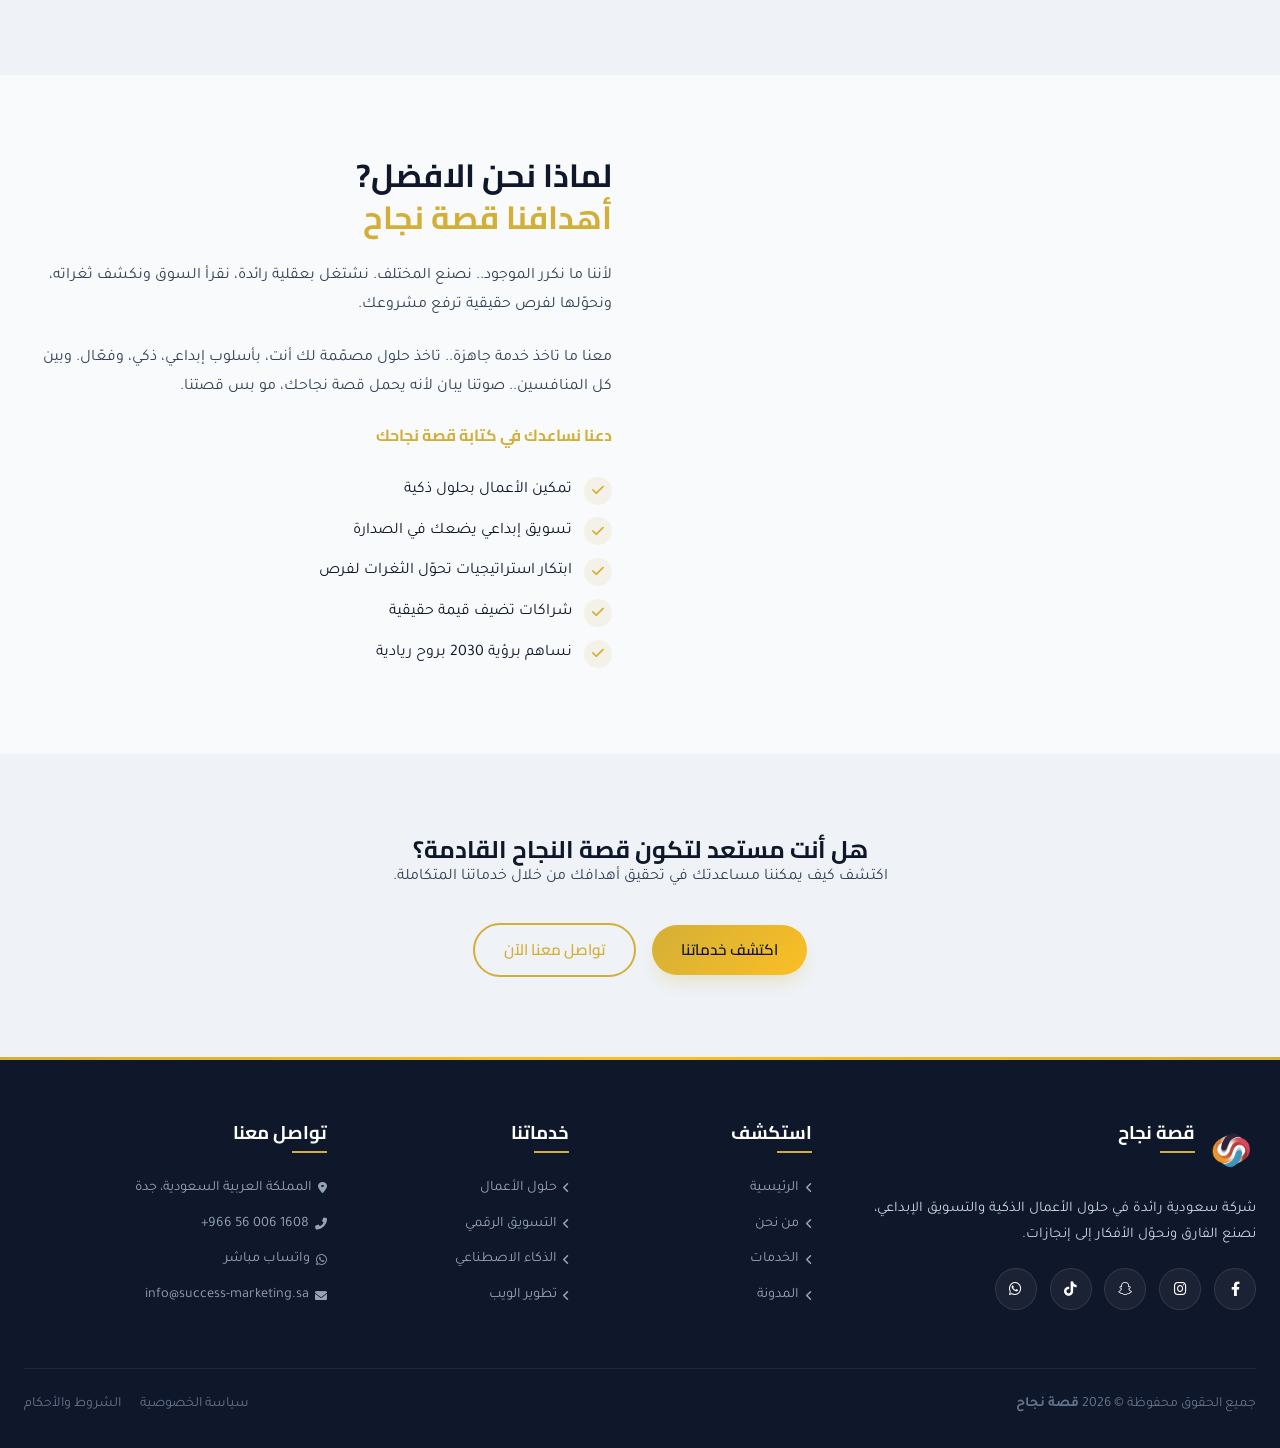
==== commit 3460e888: "Add files via upload" ====
--- a/about.html
+++ b/about.html
@@ -1,49 +1,46 @@
 <!doctype html>
 <html lang="ar" dir="rtl">
-  <head>
-    <meta charset="UTF-8" />
-    <meta name="viewport" content="width=device-width, initial-scale=1.0" />
-    <meta
-      name="description"
-      content="تعرف على فريق قصة نجاح – المؤسسة السعودية الرائدة في التسويق الإبداعي وحلول الأعمال. رؤيتنا وقيمنا وفريق العمل." />
-    <meta
-      name="keywords"
-      content="قصة نجاح، من نحن، فريق التسويق، جدة، السعودية" />
-    <meta name="robots" content="index, follow" />
-    <meta property="og:title" content="من نحن - قصة نجاح" />
-    <meta
-      property="og:description"
-      content="تعرف على فريق قصة نجاح ورؤيتهم في تحويل الأفكار إلى قصص نجاح." />
-    <meta property="og:type" content="website" />
-    <link rel="canonical" href="https://qissatnajah.com/about.html" />
-    <!-- Favicon -->
-    <link rel="icon" type="image/png" href="assets/logo.png" />
-    <link rel="apple-touch-icon" href="assets/logo.png" />
-    <title>من نحن - قصة نجاح | التسويق وحلول الأعمال</title>
-    <!-- Preconnect -->
-    <link rel="preconnect" href="https://fonts.googleapis.com" />
-    <link rel="preconnect" href="https://fonts.gstatic.com" crossorigin />
-    <!-- Google Fonts -->
-    <link
-      href="https://fonts.googleapis.com/css2?family=Cairo:wght@400;600;700&family=Tajawal:wght@400;500;700&display=swap"
-      rel="stylesheet" />
-    <!-- Font Awesome -->
-    <link
-      rel="stylesheet"
-      href="https://cdnjs.cloudflare.com/ajax/libs/font-awesome/6.0.0-beta3/css/all.min.css" />
-    <!-- Swiper CSS -->
-    <link
-      rel="stylesheet"
-      href="https://cdn.jsdelivr.net/npm/swiper@11/swiper-bundle.min.css" />
-    <!-- AOS CSS -->
-    <link href="https://unpkg.com/aos@2.3.1/dist/aos.css" rel="stylesheet" />
-    <!-- SweetAlert -->
-    <script src="https://cdn.jsdelivr.net/npm/sweetalert2@11" defer></script>
-    <!-- Custom CSS -->
-    <link rel="stylesheet" href="style.css" />
-    <!-- Lottie -->
-    <script src="https://unpkg.com/@lottiefiles/lottie-player@latest/dist/lottie-player.js"></script>
-  </head>
+<head>
+  <meta charset="UTF-8" />
+  <meta name="viewport" content="width=device-width, initial-scale=1.0" />
+  <meta name="description" content="تعرف على فريق قصة نجاح – المؤسسة السعودية الرائدة في التسويق الإبداعي وحلول الأعمال. اكتشف رؤيتنا وقيمنا وفريق العمل المبدع." />
+  <meta name="keywords" content="من نحن, قصة نجاح, فريق العمل, رؤية, رسالة, قيم, جدة, السعودية" />
+  <meta name="author" content="قصة نجاح" />
+  <meta name="robots" content="index, follow" />
+  <link rel="canonical" href="https://amr-an3m.github.io/Success-Marketing/about.html" />
+  <link rel="alternate" hreflang="ar" href="https://amr-an3m.github.io/Success-Marketing/about.html" />
+  
+  <!-- Open Graph -->
+  <meta property="og:title" content="من نحن - قصة نجاح | فريق التسويق والحلول الإبداعية" />
+  <meta property="og:description" content="تعرف على فريق قصة نجاح ورؤيتهم في تحويل الأفكار إلى قصص نجاح حقيقية. اكتشف قيمنا وخبراتنا." />
+  <meta property="og:type" content="website" />
+  <meta property="og:url" content="https://amr-an3m.github.io/Success-Marketing/about.html" />
+  <meta property="og:image" content="https://amr-an3m.github.io/Success-Marketing/assets/logo.png" />
+  <meta property="og:locale" content="ar_SA" />
+  
+  <!-- Twitter Card -->
+  <meta name="twitter:card" content="summary_large_image" />
+  <meta name="twitter:title" content="من نحن - قصة نجاح" />
+  <meta name="twitter:description" content="تعرف على فريق قصة نجاح، رؤيتنا وقيمنا، وكيف نساعد في تحويل الأفكار إلى قصص نجاح." />
+  <meta name="twitter:image" content="https://amr-an3m.github.io/Success-Marketing/assets/logo.png" />
+  
+  <!-- Favicon -->
+  <link rel="icon" type="image/png" href="assets/logo.png" />
+  <link rel="apple-touch-icon" href="assets/logo.png" />
+  
+  <title>من نحن - قصة نجاح | فريق التسويق الإبداعي وحلول الأعمال</title>
+  
+  <!-- Preconnect & External Resources -->
+  <link rel="preconnect" href="https://fonts.googleapis.com" />
+  <link rel="preconnect" href="https://fonts.gstatic.com" crossorigin />
+  <link href="https://fonts.googleapis.com/css2?family=Cairo:wght@400;600;700&family=Tajawal:wght@400;500;700&display=swap" rel="stylesheet" />
+  <link rel="stylesheet" href="https://cdnjs.cloudflare.com/ajax/libs/font-awesome/6.0.0-beta3/css/all.min.css" />
+  <link rel="stylesheet" href="https://cdn.jsdelivr.net/npm/swiper@11/swiper-bundle.min.css" />
+  <link href="https://unpkg.com/aos@2.3.1/dist/aos.css" rel="stylesheet" />
+  <script src="https://cdn.jsdelivr.net/npm/sweetalert2@11" defer></script>
+  <link rel="stylesheet" href="style.css" />
+  <script src="https://unpkg.com/@lottiefiles/lottie-player@latest/dist/lottie-player.js"></script>
+</head>
   <body>
     <div class="nav-overlay" id="navOverlay" aria-hidden="true"></div>
 
@@ -280,59 +277,48 @@
       </section>
       <!-- end team section -->
 
-      <!-- Goals Section -->
-      <section class="section">
-        <div class="container">
-          <div class="goals-grid">
-            <div data-aos="fade-left">
-              <div class="section-title section-title-right">
-                <h2>لماذا نحن الافضل؟ <br /><span>أهدافنا قصة نجاح</span></h2>
-              </div>
-              <p class="about-text">
-                لأننا ما نكرر الموجود.. نصنع المختلف. نشتغل بعقلية رائدة، نقرأ
-                السوق ونكشف ثغراته، ونحوّلها لفرص حقيقية ترفع مشروعك.
-              </p>
-              <p class="about-text">
-                معنا ما تاخذ خدمة جاهزة.. تاخذ حلول مصمّمة لك أنت، بأسلوب
-                إبداعي، ذكي، وفعّال. وبين كل المنافسين.. صوتنا يبان لأنه يحمل
-                قصة نجاحك، مو بس قصتنا.
-              </p>
-              <h4 style="margin: 1.5rem 0; color: var(--accent-gold)">
-                دعنا نساعدك في كتابة قصة نجاحك
-              </h4>
-              <ul class="achievements-list">
-                <li><i class="fas fa-check"></i> تمكين الأعمال بحلول ذكية</li>
-                <li>
-                  <i class="fas fa-check"></i> تسويق إبداعي يضعك في الصدارة
-                </li>
-                <li>
-                  <i class="fas fa-check"></i> ابتكار استراتيجيات تحوّل الثغرات
-                  لفرص
-                </li>
-                <li><i class="fas fa-check"></i> شراكات تضيف قيمة حقيقية</li>
-                <li>
-                  <i class="fas fa-check"></i> نساهم برؤية 2030 بروح ريادية
-                </li>
-              </ul>
-            </div>
-            <div data-aos="fade-right">
-              <lottie-player
-                src="assets/lottie/data-inform.json"
-                background="transparent"
-                speed="1"
-                style="
-                  width: 100%;
-                  max-width: 600px;
-                  margin: 0 auto;
-                  filter: drop-shadow(0 20px 30px rgba(0, 0, 0, 0.1));
-                "
-                loop
-                autoplay>
-              </lottie-player>
-            </div>
-          </div>
-        </div>
-      </section>
+<!-- Goals Section -->
+<section class="section">
+  <div class="container">
+    <div class="goals-grid">
+      <!-- الصورة تأتي أولاً في الكود لتظهر على اليمين في الشاشات الكبيرة -->
+      <div class="goals-image" data-aos="fade-right">
+        <lottie-player
+          src="assets/lottie/data-inform.json"
+          background="transparent"
+          speed="1"
+          style="width: 100%; max-width: 600px; margin: 0 auto; filter: drop-shadow(0 20px 30px rgba(0, 0, 0, 0.1));"
+          loop
+          autoplay>
+        </lottie-player>
+      </div>
+      <!-- النص يأتي ثانياً ليظهر على اليسار في الشاشات الكبيرة -->
+      <div class="goals-text" data-aos="fade-left">
+        <div class="section-title section-title-right">
+          <h2>لماذا نحن الافضل? <br /><span>أهدافنا قصة نجاح</span></h2>
+        </div>
+        <p class="about-text">
+          لأننا ما نكرر الموجود.. نصنع المختلف. نشتغل بعقلية رائدة، نقرأ السوق
+          ونكشف ثغراته، ونحوّلها لفرص حقيقية ترفع مشروعك.
+        </p>
+        <p class="about-text">
+          معنا ما تاخذ خدمة جاهزة.. تاخذ حلول مصمّمة لك أنت، بأسلوب إبداعي، ذكي،
+          وفعّال. وبين كل المنافسين.. صوتنا يبان لأنه يحمل قصة نجاحك، مو بس قصتنا.
+        </p>
+        <h4 style="margin: 1.5rem 0; color: var(--accent-gold)">
+          دعنا نساعدك في كتابة قصة نجاحك
+        </h4>
+        <ul class="achievements-list">
+          <li><i class="fas fa-check"></i> تمكين الأعمال بحلول ذكية</li>
+          <li><i class="fas fa-check"></i> تسويق إبداعي يضعك في الصدارة</li>
+          <li><i class="fas fa-check"></i> ابتكار استراتيجيات تحوّل الثغرات لفرص</li>
+          <li><i class="fas fa-check"></i> شراكات تضيف قيمة حقيقية</li>
+          <li><i class="fas fa-check"></i> نساهم برؤية 2030 بروح ريادية</li>
+        </ul>
+      </div>
+    </div>
+  </div>
+</section>
       <!-- CTA Section -->
       <section class="section bg-light" data-aos="zoom-in">
         <div class="lottie-bg">
--- a/style.css
+++ b/style.css
@@ -1598,3 +1598,8 @@
     }
     .service-card .service-icon { width: 38px; height: 38px; }
 }
+
+
+
+
+
